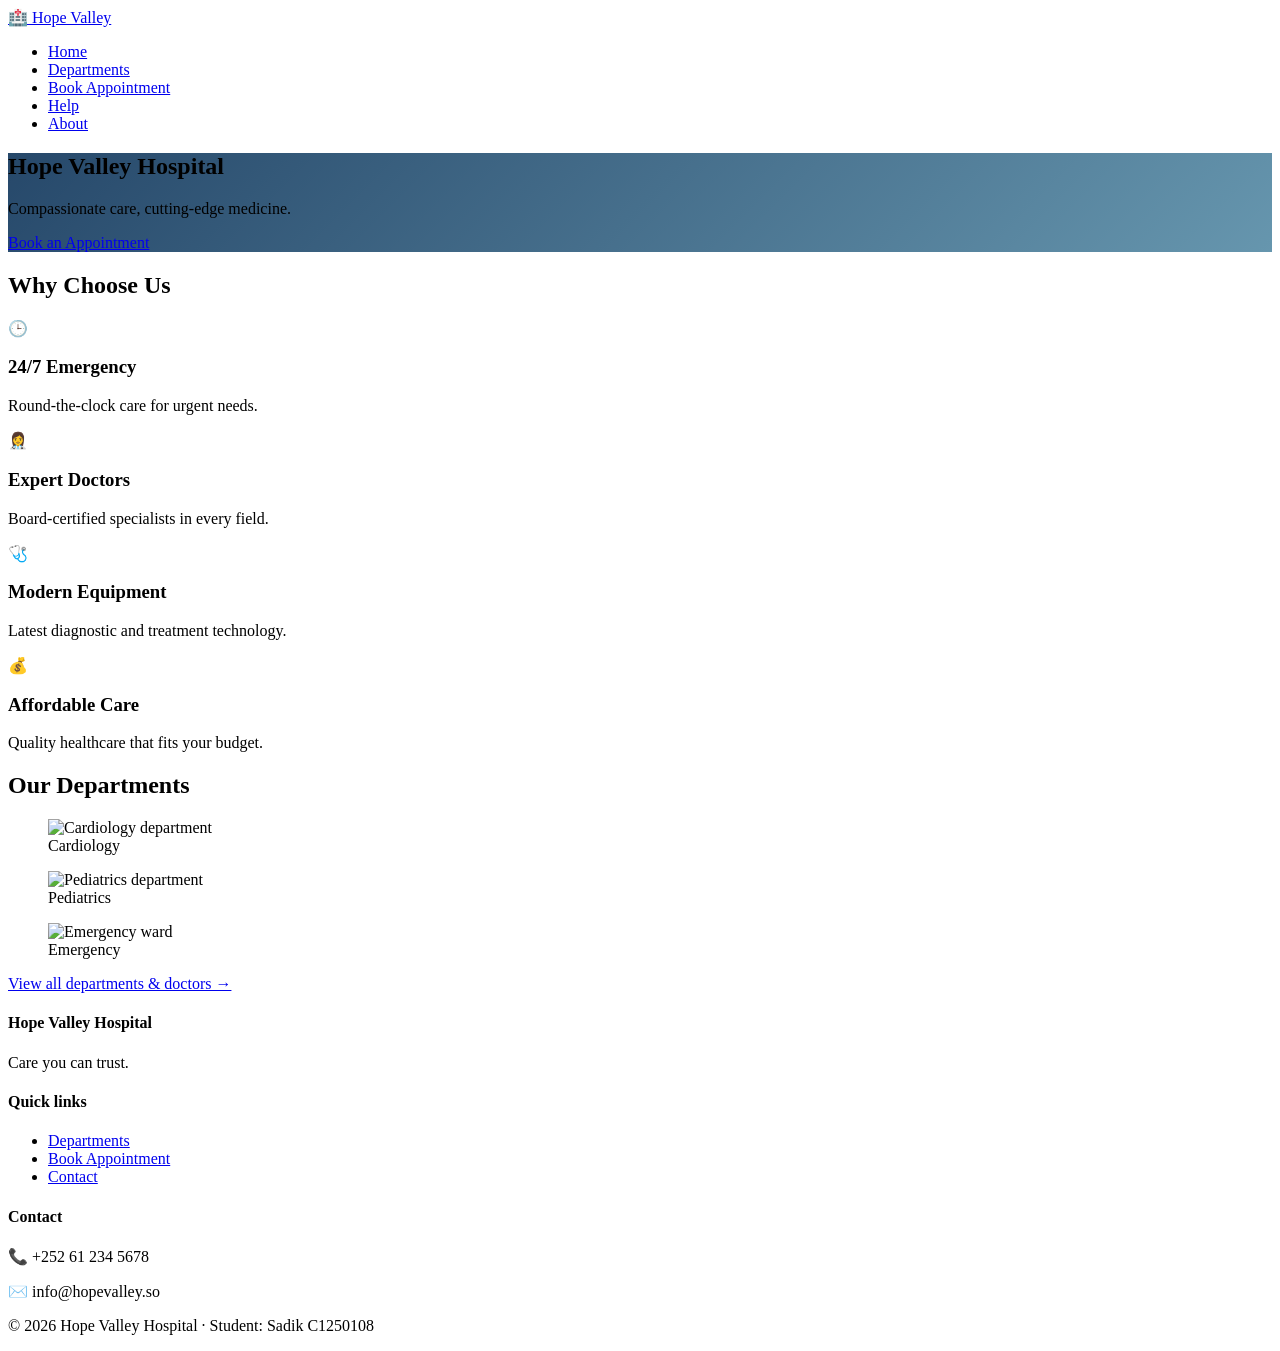
==== index.html @ 7d329dbd "Add files via upload" ====
<!DOCTYPE html>
<html lang="en">
<head>
  <meta charset="UTF-8">
  <meta name="viewport" content="width=device-width, initial-scale=1.0">
  <title>Hope Valley Hospital</title>
  <!-- Google Font (clean pairing) -->
  <link rel="preconnect" href="https://fonts.googleapis.com">
  <link rel="preconnect" href="https://fonts.gstatic.com" crossorigin>
  <link href="https://fonts.googleapis.com/css2?family=Inter:opsz,wght@14..32,300;14..32,400;14..32,600;14..32,700&display=swap" rel="stylesheet">
  <!-- favicon -->
  <link rel="icon" href="data:image/svg+xml,<svg xmlns='http://www.w3.org/2000/svg' viewBox='0 0 100 100'><text y='.9em' font-size='90'>🏥</text></svg>" type="image/svg+xml">
  <!-- external CSS -->
  <link rel="stylesheet" href="css/style.css">
</head>
<body>
  <!-- ===== HEADER / NAV (fixed) ===== -->
  <header role="banner">
    <div class="header-container">
      <div class="logo">
        <a href="index.html">🏥 Hope Valley</a>
      </div>
      <nav role="navigation" aria-label="Main navigation">
        <ul>
          <li><a href="index.html">Home</a></li>
          <li><a href="gallery.html">Departments</a></li>
          <li><a href="booking.html">Book Appointment</a></li>
          <li><a href="help.html">Help</a></li>
          <li><a href="about.html">About</a></li>
        </ul>
      </nav>
    </div>
  </header>

  <!-- ===== MAIN CONTENT ===== -->
  <main>
    <!-- HERO -->
    <section class="hero" style="background-image: linear-gradient(135deg, rgba(0, 40, 80, 0.85), rgba(0, 80, 120, 0.6)), url('https://images.unsplash.com/photo-1519494026892-80bbd2d6fd0d?w=1200&h=400&fit=crop');">
      <div class="hero-content">
        <h1>Hope Valley Hospital</h1>
        <p class="tagline">Compassionate care, cutting-edge medicine.</p>
        <a href="booking.html" class="cta-button">Book an Appointment</a>
      </div>
    </section>

    <!-- WHY CHOOSE US -->
    <section class="why-choose">
      <h2>Why Choose Us</h2>
      <div class="card-grid">
        <div class="card">
          <div class="card-icon">🕒</div>
          <h3>24/7 Emergency</h3>
          <p>Round-the-clock care for urgent needs.</p>
        </div>
        <div class="card">
          <div class="card-icon">👩‍⚕️</div>
          <h3>Expert Doctors</h3>
          <p>Board-certified specialists in every field.</p>
        </div>
        <div class="card">
          <div class="card-icon">🩺</div>
          <h3>Modern Equipment</h3>
          <p>Latest diagnostic and treatment technology.</p>
        </div>
        <div class="card">
          <div class="card-icon">💰</div>
          <h3>Affordable Care</h3>
          <p>Quality healthcare that fits your budget.</p>
        </div>
      </div>
    </section>

    <!-- DEPARTMENTS PREVIEW -->
    <section class="dept-preview">
      <h2>Our Departments</h2>
      <div class="dept-strip">
        <figure>
          <img src="https://images.unsplash.com/photo-1631815588090-d4bfec5b1ccb?w=300&h=200&fit=crop" alt="Cardiology department" loading="lazy">
          <figcaption>Cardiology</figcaption>
        </figure>
        <figure>
          <img src="https://images.unsplash.com/photo-1576091160550-2173dba999ef?w=300&h=200&fit=crop" alt="Pediatrics department" loading="lazy">
          <figcaption>Pediatrics</figcaption>
        </figure>
        <figure>
          <img src="https://images.unsplash.com/photo-1581091226033-d5c48150dbaa?w=300&h=200&fit=crop" alt="Emergency ward" loading="lazy">
          <figcaption>Emergency</figcaption>
        </figure>
      </div>
      <p><a href="gallery.html" class="link-arrow">View all departments &amp; doctors →</a></p>
    </section>
  </main>

  <!-- ===== FOOTER ===== -->
  <footer role="contentinfo">
    <div class="footer-content">
      <div class="footer-col">
        <h4>Hope Valley Hospital</h4>
        <p class="tagline">Care you can trust.</p>
      </div>
      <div class="footer-col">
        <h4>Quick links</h4>
        <ul>
          <li><a href="gallery.html">Departments</a></li>
          <li><a href="booking.html">Book Appointment</a></li>
          <li><a href="about.html">Contact</a></li>
        </ul>
      </div>
      <div class="footer-col">
        <h4>Contact</h4>
        <p>📞 +252 61 234 5678</p>
        <p>✉️ info@hopevalley.so</p>
      </div>
    </div>
    <div class="footer-bottom">
      <p>&copy; 2026 Hope Valley Hospital · Student: Sadik C1250108</p>
    </div>
  </footer>
</body>
</html>
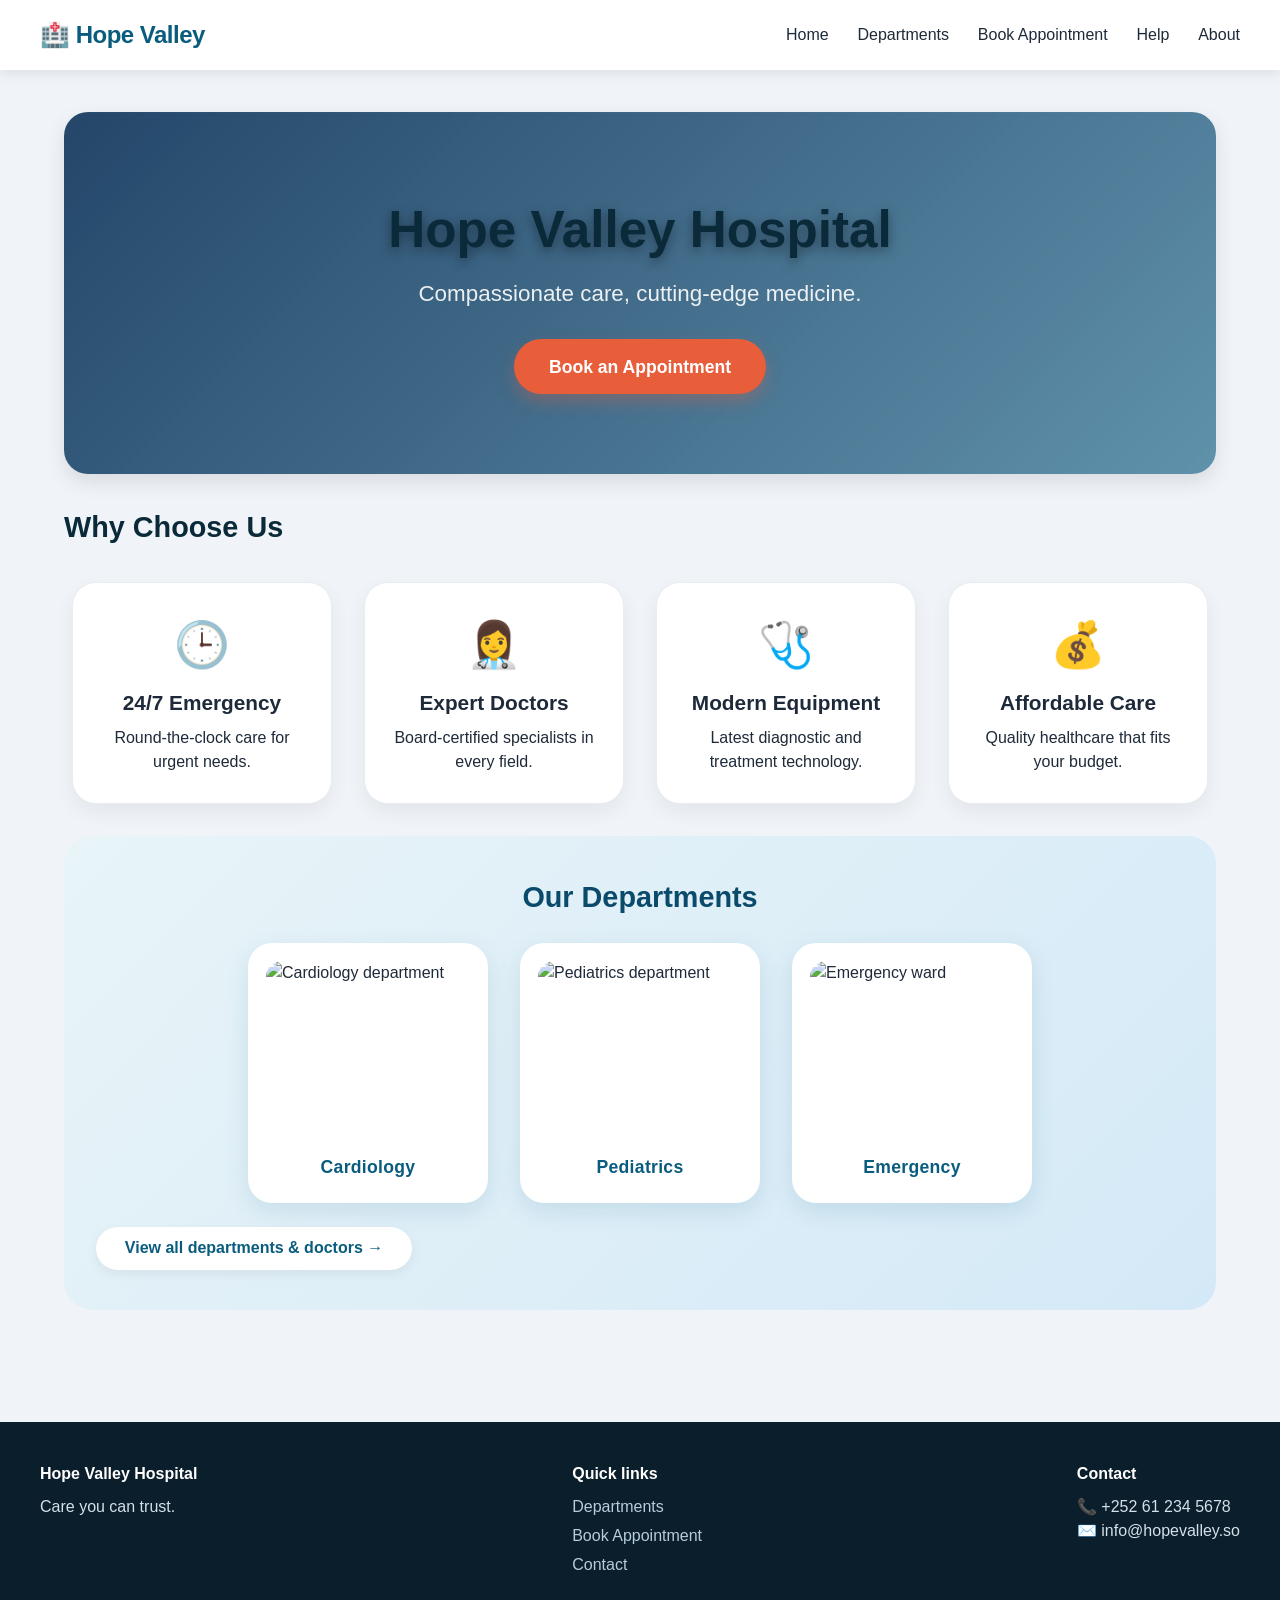
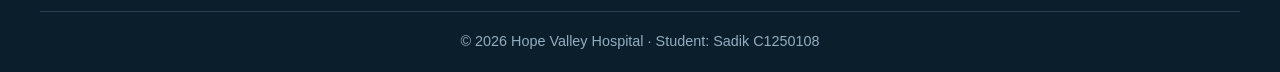
==== commit 55aa327c: "Update index.html" ====
--- a/index.html
+++ b/index.html
@@ -11,7 +11,7 @@
   <!-- favicon -->
   <link rel="icon" href="data:image/svg+xml,<svg xmlns='http://www.w3.org/2000/svg' viewBox='0 0 100 100'><text y='.9em' font-size='90'>🏥</text></svg>" type="image/svg+xml">
   <!-- external CSS -->
-  <link rel="stylesheet" href="css/style.css">
+  <link rel="stylesheet" href="style.css">
 </head>
 <body>
   <!-- ===== HEADER / NAV (fixed) ===== -->
@@ -117,4 +117,4 @@
     </div>
   </footer>
 </body>
-</html>+</html>
--- a/style.css
+++ b/style.css
@@ -0,0 +1,514 @@
+/* ===== RESET & BASE ===== */
+* {
+  margin: 0;
+  padding: 0;
+  box-sizing: border-box;
+}
+body {
+  font-family: 'Inter', sans-serif;
+  background: #f0f4f8;
+  color: #1e2a3a;
+  line-height: 1.5;
+  padding-top: 80px; /* fixed header offset */
+}
+img {
+  max-width: 100%;
+  height: auto;
+  display: block;
+  border-radius: 12px;
+}
+a {
+  color: #0a5c7e;
+  text-decoration: none;
+}
+a:hover {
+  text-decoration: underline;
+}
+ul {
+  list-style: none;
+}
+
+/* ===== LAYOUT & HEADER (fixed) ===== */
+header {
+  position: fixed;
+  top: 0;
+  left: 0;
+  width: 100%;
+  background: #ffffff;
+  box-shadow: 0 4px 12px rgba(0,0,0,0.08);
+  z-index: 999;
+  padding: 0 2rem;
+}
+.header-container {
+  max-width: 1200px;
+  margin: 0 auto;
+  display: flex;
+  justify-content: space-between;
+  align-items: center;
+  height: 70px;
+}
+.logo a {
+  font-size: 1.5rem;
+  font-weight: 700;
+  color: #0a5c7e;
+  letter-spacing: -0.5px;
+}
+.logo a:hover {
+  text-decoration: none;
+}
+nav ul {
+  display: flex;
+  gap: 1.8rem;
+}
+nav a {
+  font-weight: 500;
+  color: #1e2a3a;
+  padding: 0.3rem 0;
+  border-bottom: 2px solid transparent;
+  transition: border-color 0.2s;
+}
+nav a:hover, nav a.active {
+  border-bottom-color: #0a5c7e;
+  text-decoration: none;
+}
+
+/* ===== MAIN & SECTIONS ===== */
+main {
+  max-width: 1200px;
+  margin: 0 auto;
+  padding: 2rem 1.5rem;
+}
+h1 {
+  font-size: 2.2rem;
+  margin-bottom: 1rem;
+  color: #0a2a3a;
+}
+h2 {
+  font-size: 1.8rem;
+  margin: 2rem 0 1rem;
+  color: #0a2a3a;
+}
+h3 {
+  font-size: 1.3rem;
+  margin: 0.5rem 0;
+}
+
+/* ===== HERO ===== */
+.hero {
+  background-size: cover;
+  background-position: center;
+  padding: 5rem 2rem;
+  border-radius: 24px;
+  color: white;
+  text-align: center;
+  margin-bottom: 2rem;
+  box-shadow: 0 8px 20px rgba(0,0,0,0.1);
+}
+.hero-content h1 {
+  font-size: 3.2rem;
+  margin-bottom: 0.5rem;
+  text-shadow: 0 4px 12px rgba(0,0,0,0.4);
+}
+.hero .tagline {
+  font-size: 1.4rem;
+  opacity: 0.9;
+  margin-bottom: 1.8rem;
+}
+.cta-button {
+  display: inline-block;
+  background: #e85d3a;
+  color: white;
+  padding: 0.9rem 2.2rem;
+  border-radius: 60px;
+  font-weight: 600;
+  font-size: 1.1rem;
+  box-shadow: 0 8px 16px rgba(232, 93, 58, 0.3);
+  transition: background 0.2s, transform 0.1s;
+  border: none;
+  cursor: pointer;
+}
+.cta-button:hover {
+  background: #c94d2e;
+  transform: scale(1.02);
+  text-decoration: none;
+}
+
+/* ===== CARDS (flex) ===== */
+.card-grid {
+  display: flex;
+  flex-wrap: wrap;
+  gap: 2rem;
+  justify-content: center;
+  margin: 2rem 0;
+}
+.card {
+  background: white;
+  padding: 1.8rem 1.5rem;
+  border-radius: 24px;
+  box-shadow: 0 8px 20px rgba(0,0,0,0.06);
+  flex: 1 1 200px;
+  max-width: 260px;
+  text-align: center;
+  transition: transform 0.2s, box-shadow 0.2s;
+  border: 1px solid #e8edf2;
+}
+.card:hover {
+  transform: translateY(-6px);
+  box-shadow: 0 14px 28px rgba(0,0,0,0.08);
+}
+.card-icon {
+  font-size: 2.8rem;
+  margin-bottom: 0.5rem;
+}
+
+/* ===== DEPARTMENTS PREVIEW ===== */
+.dept-preview {
+  background: linear-gradient(135deg, #e8f4f8, #d4e9f7);
+  padding: 2.5rem 2rem;
+  border-radius: 28px;
+  margin: 2rem 0;
+}
+.dept-preview h2 {
+  color: #0a4a6a;
+  text-align: center;
+  margin-top: 0;
+}
+.dept-strip {
+  display: flex;
+  flex-wrap: wrap;
+  gap: 2rem;
+  justify-content: center;
+  margin: 1.5rem 0;
+}
+.dept-strip figure {
+  flex: 1 1 180px;
+  max-width: 240px;
+  background: white;
+  padding: 1rem;
+  border-radius: 24px;
+  box-shadow: 0 8px 24px rgba(10, 92, 126, 0.12);
+  transition: transform 0.3s, box-shadow 0.3s;
+  border: 2px solid transparent;
+}
+.dept-strip figure:hover {
+  transform: translateY(-8px) scale(1.02);
+  box-shadow: 0 16px 40px rgba(10, 92, 126, 0.2);
+  border-color: #0a5c7e;
+}
+.dept-strip img {
+  border-radius: 16px;
+  height: 180px;
+  object-fit: cover;
+  width: 100%;
+}
+.dept-strip figcaption {
+  text-align: center;
+  font-weight: 700;
+  padding: 0.8rem 0 0.3rem;
+  color: #0a5c7e;
+  font-size: 1.1rem;
+  letter-spacing: 0.3px;
+}
+.link-arrow {
+  font-weight: 600;
+  color: #0a5c7e;
+  background: white;
+  padding: 0.6rem 1.8rem;
+  border-radius: 40px;
+  display: inline-block;
+  box-shadow: 0 4px 12px rgba(0,0,0,0.06);
+  transition: all 0.2s;
+}
+.link-arrow:hover {
+  background: #0a5c7e;
+  color: white;
+  text-decoration: none;
+  box-shadow: 0 8px 20px rgba(10, 92, 126, 0.3);
+}
+
+/* ===== GALLERY / TABLE ===== */
+.gallery-section {
+  background: white;
+  padding: 2rem 2rem;
+  border-radius: 28px;
+  box-shadow: 0 4px 20px rgba(0,0,0,0.02);
+}
+.dept-gallery {
+  display: flex;
+  flex-wrap: wrap;
+  gap: 2rem;
+  justify-content: center;
+  margin: 1.5rem 0;
+}
+.dept-gallery figure {
+  flex: 1 1 200px;
+  max-width: 280px;
+  background: linear-gradient(135deg, #f0f7fb, #e3eef5);
+  padding: 0.8rem;
+  border-radius: 20px;
+  transition: transform 0.3s, box-shadow 0.3s;
+}
+.dept-gallery figure:hover {
+  transform: scale(1.03);
+  box-shadow: 0 8px 24px rgba(10, 92, 126, 0.15);
+}
+.dept-gallery img {
+  border-radius: 16px;
+  min-height: 180px;
+  object-fit: cover;
+  width: 100%;
+}
+.dept-gallery figcaption {
+  text-align: center;
+  font-weight: 700;
+  margin-top: 0.7rem;
+  color: #0a4a6a;
+  font-size: 1.1rem;
+}
+
+/* TABLE */
+.table-wrapper {
+  overflow-x: auto;
+  margin: 2rem 0;
+}
+table {
+  width: 100%;
+  border-collapse: collapse;
+  font-size: 0.95rem;
+  background: white;
+  border-radius: 18px;
+  box-shadow: 0 4px 12px rgba(0,0,0,0.04);
+}
+th {
+  background: linear-gradient(135deg, #0a5c7e, #0a7a9e);
+  color: white;
+  padding: 0.9rem 0.8rem;
+  text-align: left;
+}
+td {
+  padding: 0.8rem;
+  border-bottom: 1px solid #e2e8f0;
+}
+tbody tr:nth-child(even) {
+  background: #f8fafc;
+}
+tbody tr:hover {
+  background: #dceaf2;
+  transition: background 0.15s;
+}
+tfoot {
+  background: #d9e3ed;
+  font-weight: 600;
+}
+tfoot td {
+  padding: 0.8rem;
+  text-align: center;
+}
+
+/* ===== BOOKING FORM ===== */
+.booking-section, .help-section, .about-section {
+  background: white;
+  padding: 2rem 2rem;
+  border-radius: 28px;
+  box-shadow: 0 4px 20px rgba(0,0,0,0.02);
+}
+.booking-section form {
+  margin-top: 1.5rem;
+}
+fieldset {
+  border: 1px solid #dae2ea;
+  border-radius: 20px;
+  padding: 1.8rem 1.8rem 1.5rem;
+  margin-bottom: 2rem;
+  background: #fbfdff;
+}
+legend {
+  font-weight: 700;
+  padding: 0 0.8rem;
+  color: #0a5c7e;
+  font-size: 1.2rem;
+}
+.form-row {
+  display: flex;
+  flex-wrap: wrap;
+  align-items: baseline;
+  gap: 0.8rem 1.5rem;
+  margin-bottom: 1.2rem;
+}
+.form-row label {
+  min-width: 130px;
+  font-weight: 500;
+}
+.form-row input, .form-row select, .form-row textarea {
+  flex: 1 1 240px;
+  padding: 0.7rem 1rem;
+  border: 1px solid #cbd5e1;
+  border-radius: 40px;
+  font-family: inherit;
+  background: white;
+  transition: border 0.2s;
+}
+.form-row input:focus, .form-row select:focus, .form-row textarea:focus {
+  border-color: #0a5c7e;
+  outline: none;
+  box-shadow: 0 0 0 3px rgba(10,92,126,0.15);
+}
+.radio-group, .checkbox-group {
+  display: flex;
+  flex-wrap: wrap;
+  align-items: center;
+  gap: 0.8rem 1.8rem;
+}
+.radio-group .label-text, .checkbox-group .label-text {
+  min-width: 130px;
+  font-weight: 500;
+}
+.radio-group label, .checkbox-group label {
+  font-weight: 400;
+  display: inline-flex;
+  align-items: center;
+  gap: 0.4rem;
+}
+.form-actions {
+  display: flex;
+  justify-content: flex-end;
+  margin-top: 1.5rem;
+}
+
+/* confirmation (static, using :target) */
+.confirmation-box {
+  display: none;
+  background: #e2f0e8;
+  padding: 2rem;
+  border-radius: 28px;
+  margin: 2rem 0;
+  text-align: center;
+}
+.confirmation-box:target {
+  display: block;
+}
+.confirmation-box h3 {
+  color: #0f6b4a;
+}
+
+/* ===== HELP / ABOUT ===== */
+.help-faq article {
+  background: #f7faff;
+  padding: 1.2rem 1.8rem;
+  border-radius: 20px;
+  margin-bottom: 1.2rem;
+  border-left: 6px solid #0a5c7e;
+}
+.help-faq h2 {
+  font-size: 1.3rem;
+  margin: 0 0 0.3rem;
+}
+.about-grid {
+  display: flex;
+  flex-wrap: wrap;
+  gap: 2.5rem;
+  margin: 1.5rem 0;
+}
+.about-grid article, .about-grid aside {
+  flex: 1 1 300px;
+  background: #f8fbfe;
+  padding: 1.8rem;
+  border-radius: 24px;
+}
+.map-container iframe {
+  width: 100%;
+  max-width: 360px;
+  border-radius: 16px;
+  margin-top: 0.8rem;
+}
+.developer-card {
+  background: linear-gradient(135deg, #e7eff6, #d4e3ed);
+  padding: 1.8rem 2rem;
+  border-radius: 24px;
+  margin: 2.5rem 0 0;
+  border-left: 8px solid #0a5c7e;
+}
+
+/* ===== FOOTER ===== */
+footer {
+  background: #0a1e2b;
+  color: #d4e0ea;
+  margin-top: 3rem;
+  padding: 2.5rem 1.5rem 1.2rem;
+}
+.footer-content {
+  max-width: 1200px;
+  margin: 0 auto;
+  display: flex;
+  flex-wrap: wrap;
+  gap: 2.5rem;
+  justify-content: space-between;
+}
+.footer-col h4 {
+  color: white;
+  margin-bottom: 0.6rem;
+}
+.footer-col ul li {
+  margin: 0.3rem 0;
+}
+.footer-col a {
+  color: #b6cdde;
+}
+.footer-col a:hover {
+  color: white;
+  text-decoration: underline;
+}
+.footer-bottom {
+  max-width: 1200px;
+  margin: 1.8rem auto 0;
+  border-top: 1px solid #2a4050;
+  padding-top: 1.2rem;
+  text-align: center;
+  font-size: 0.9rem;
+  color: #94adc0;
+}
+
+/* ===== RESPONSIVE ===== */
+@media (max-width: 720px) {
+  .header-container {
+    flex-wrap: wrap;
+    height: auto;
+    padding: 0.6rem 0;
+  }
+  nav ul {
+    flex-wrap: wrap;
+    gap: 0.8rem 1.2rem;
+    justify-content: center;
+  }
+  body {
+    padding-top: 110px;
+  }
+  .hero-content h1 {
+    font-size: 2.2rem;
+  }
+  .form-row {
+    flex-direction: column;
+    align-items: stretch;
+  }
+  .form-row label {
+    min-width: unset;
+  }
+  .radio-group, .checkbox-group {
+    flex-direction: column;
+    align-items: flex-start;
+  }
+  .footer-content {
+    flex-direction: column;
+    gap: 1.5rem;
+  }
+  .card {
+    flex: 1 1 100%;
+  }
+  .dept-preview {
+    padding: 1.5rem 1rem;
+  }
+  .dept-strip figure {
+    flex: 1 1 140px;
+    max-width: 180px;
+  }
+}
